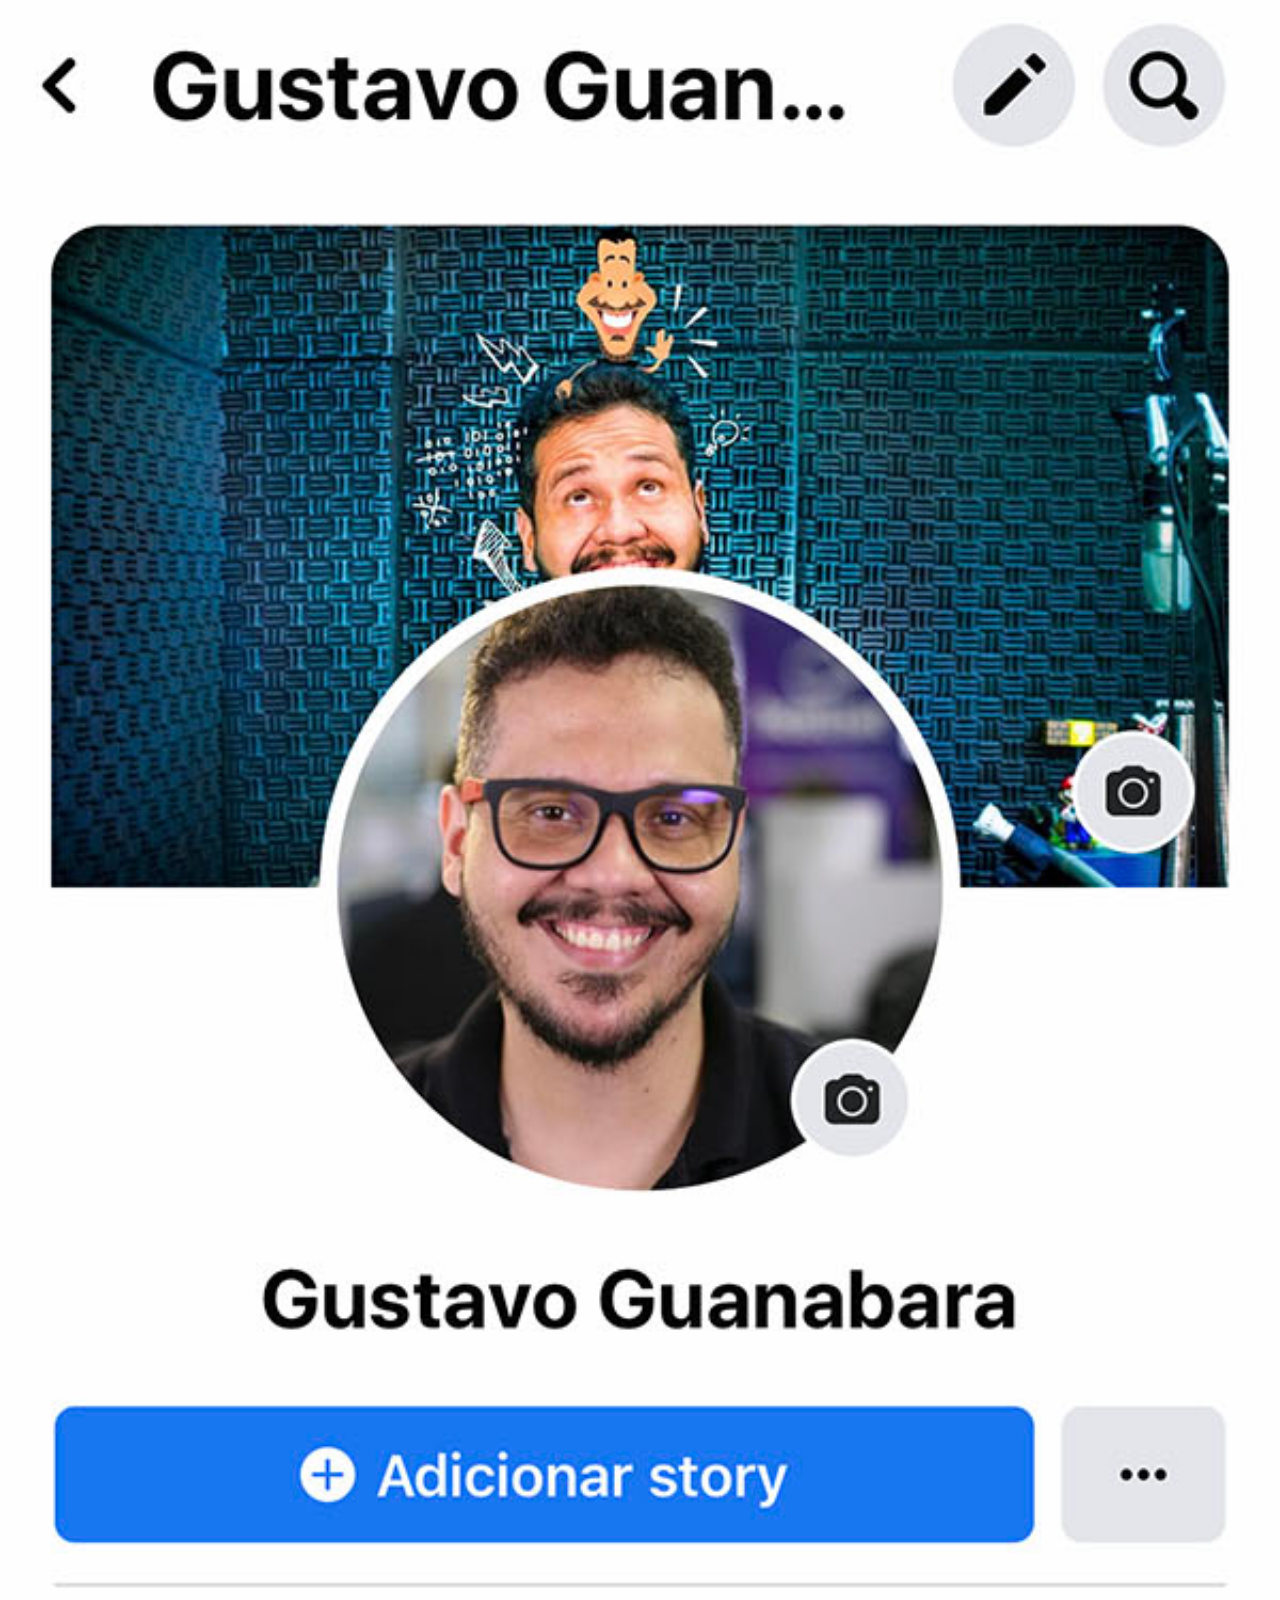
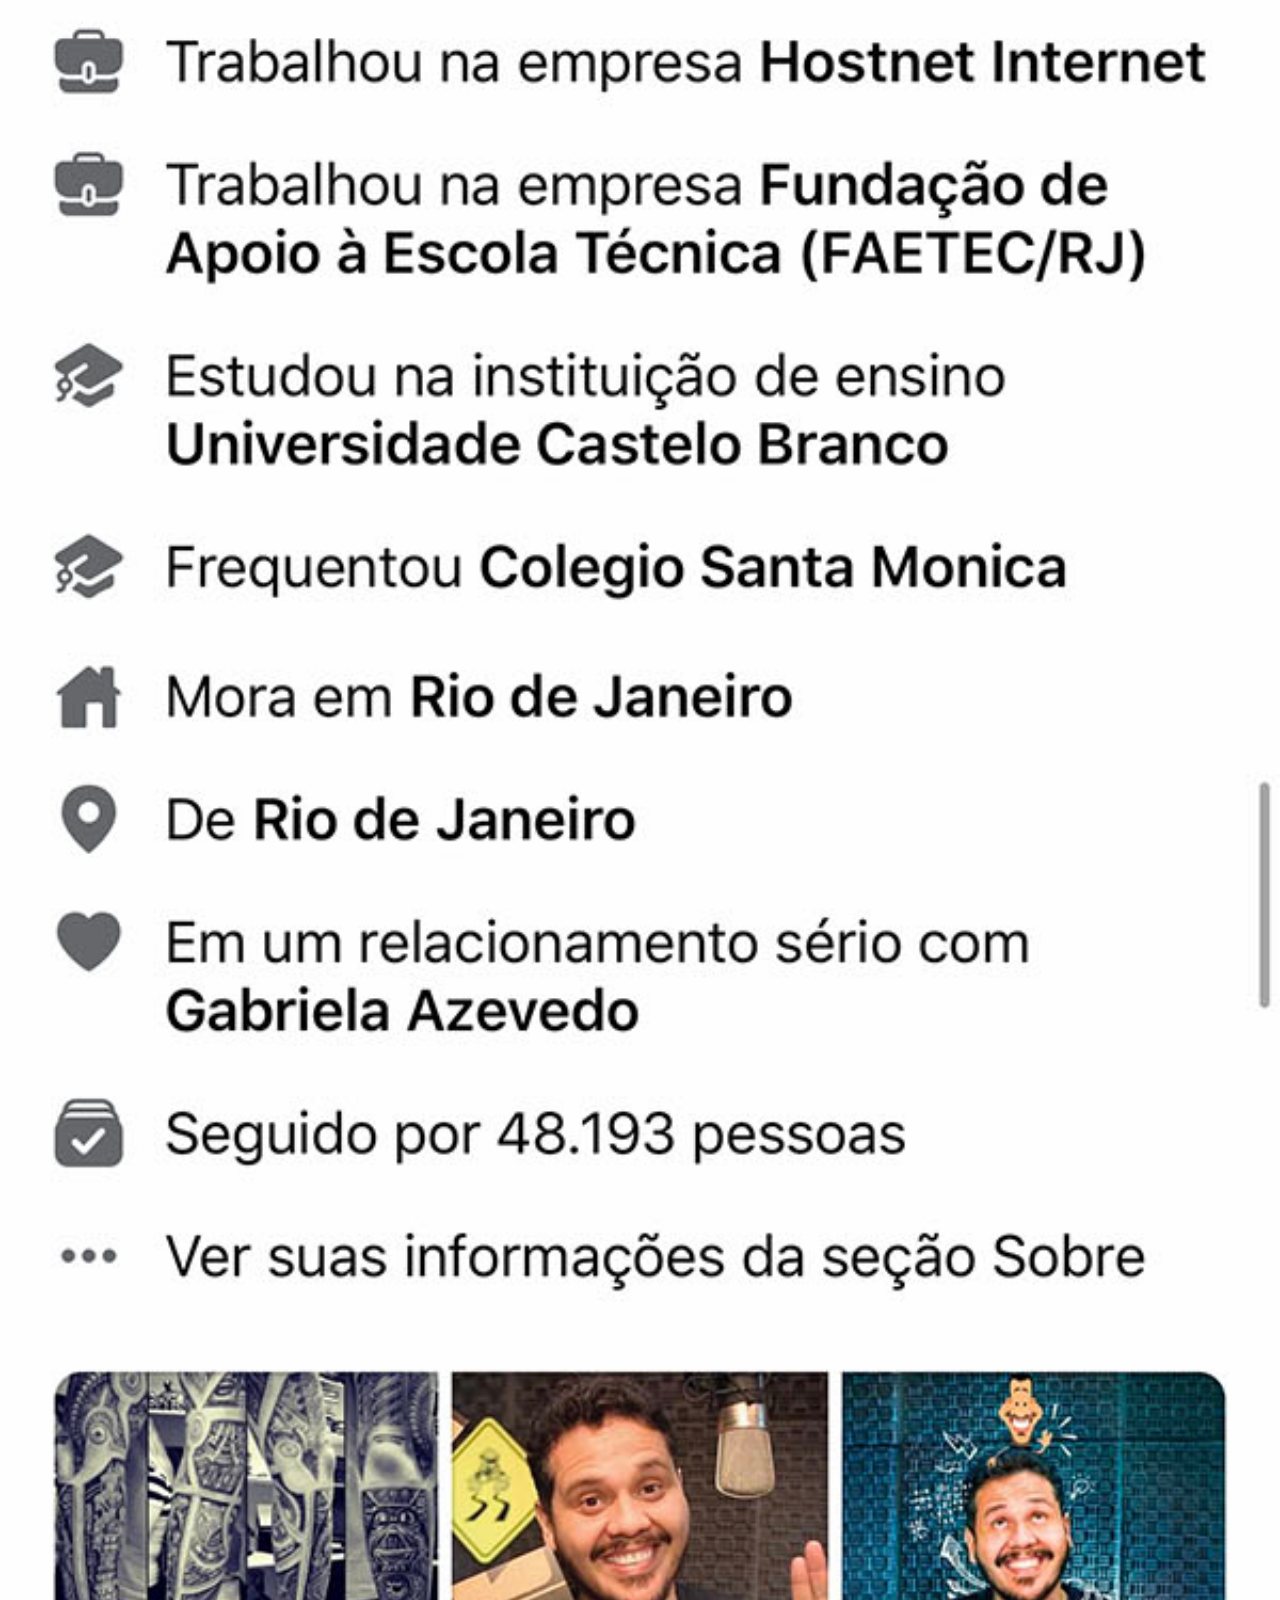
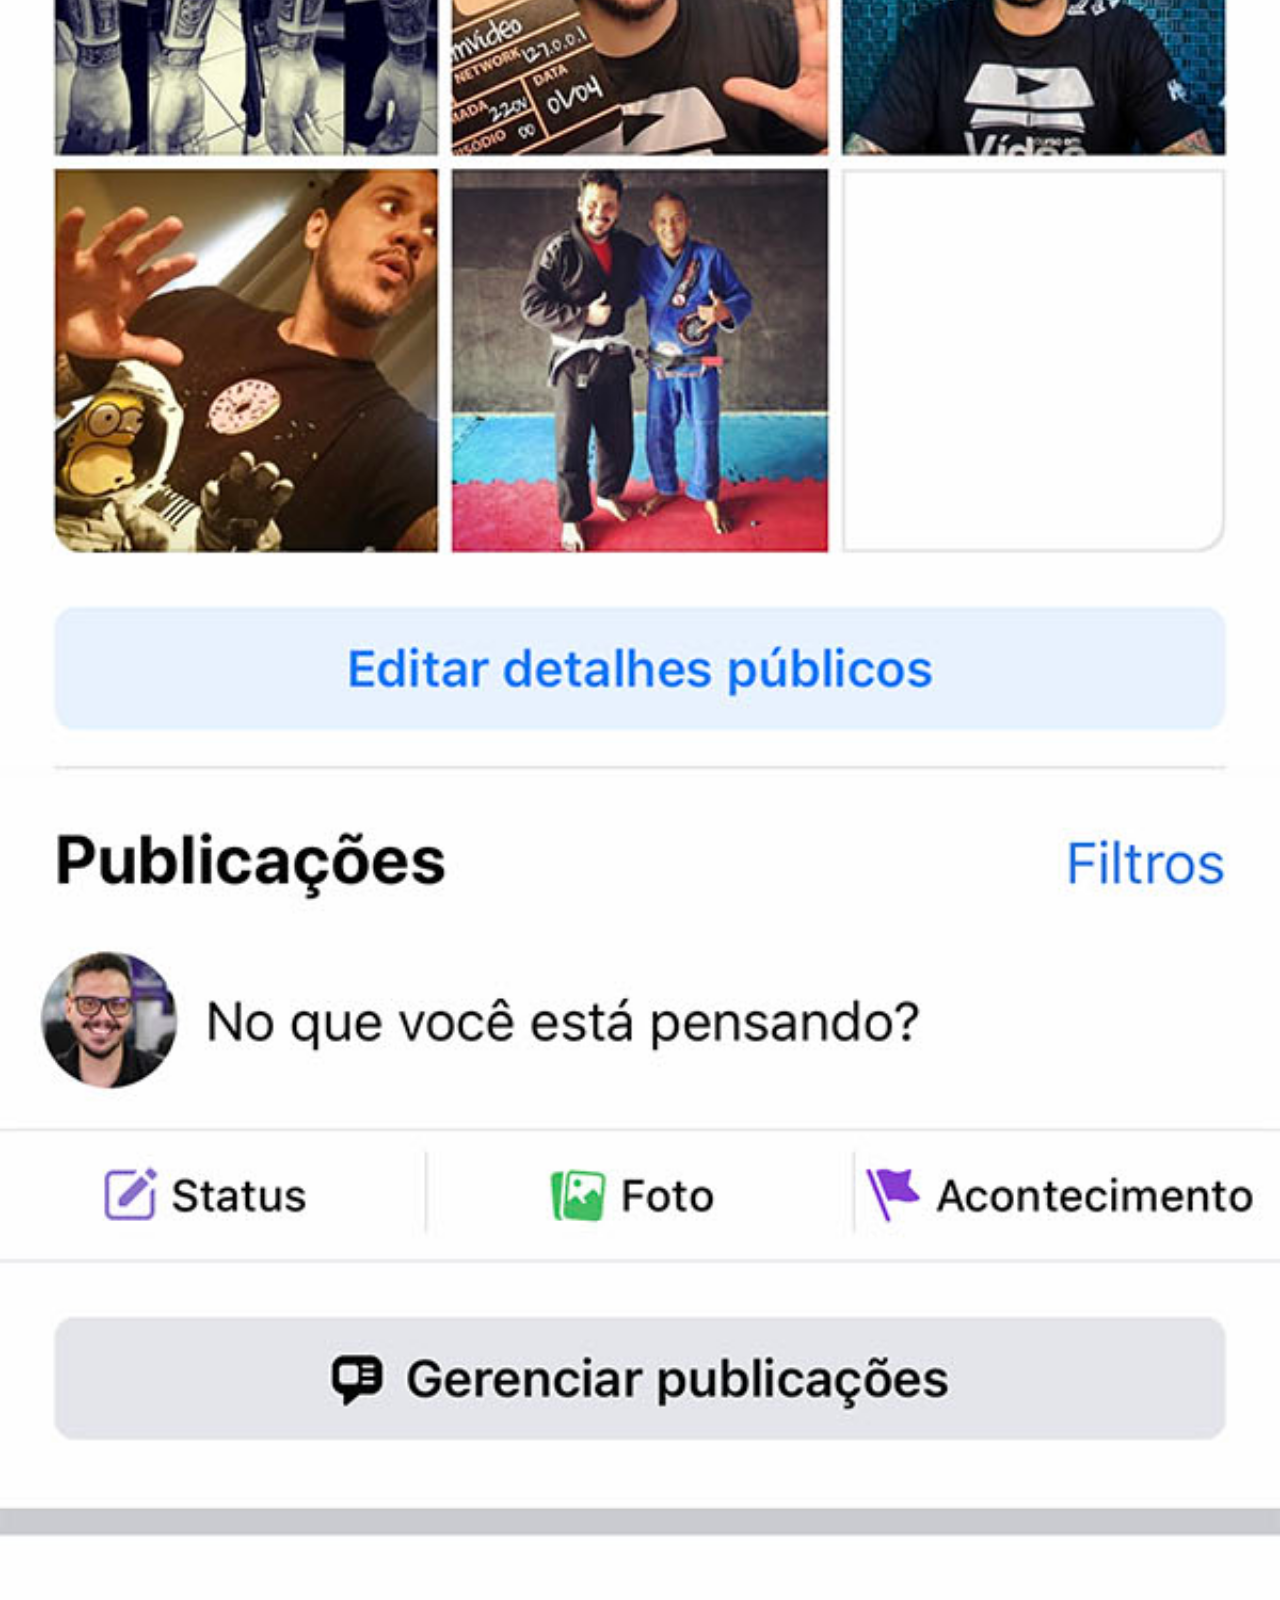
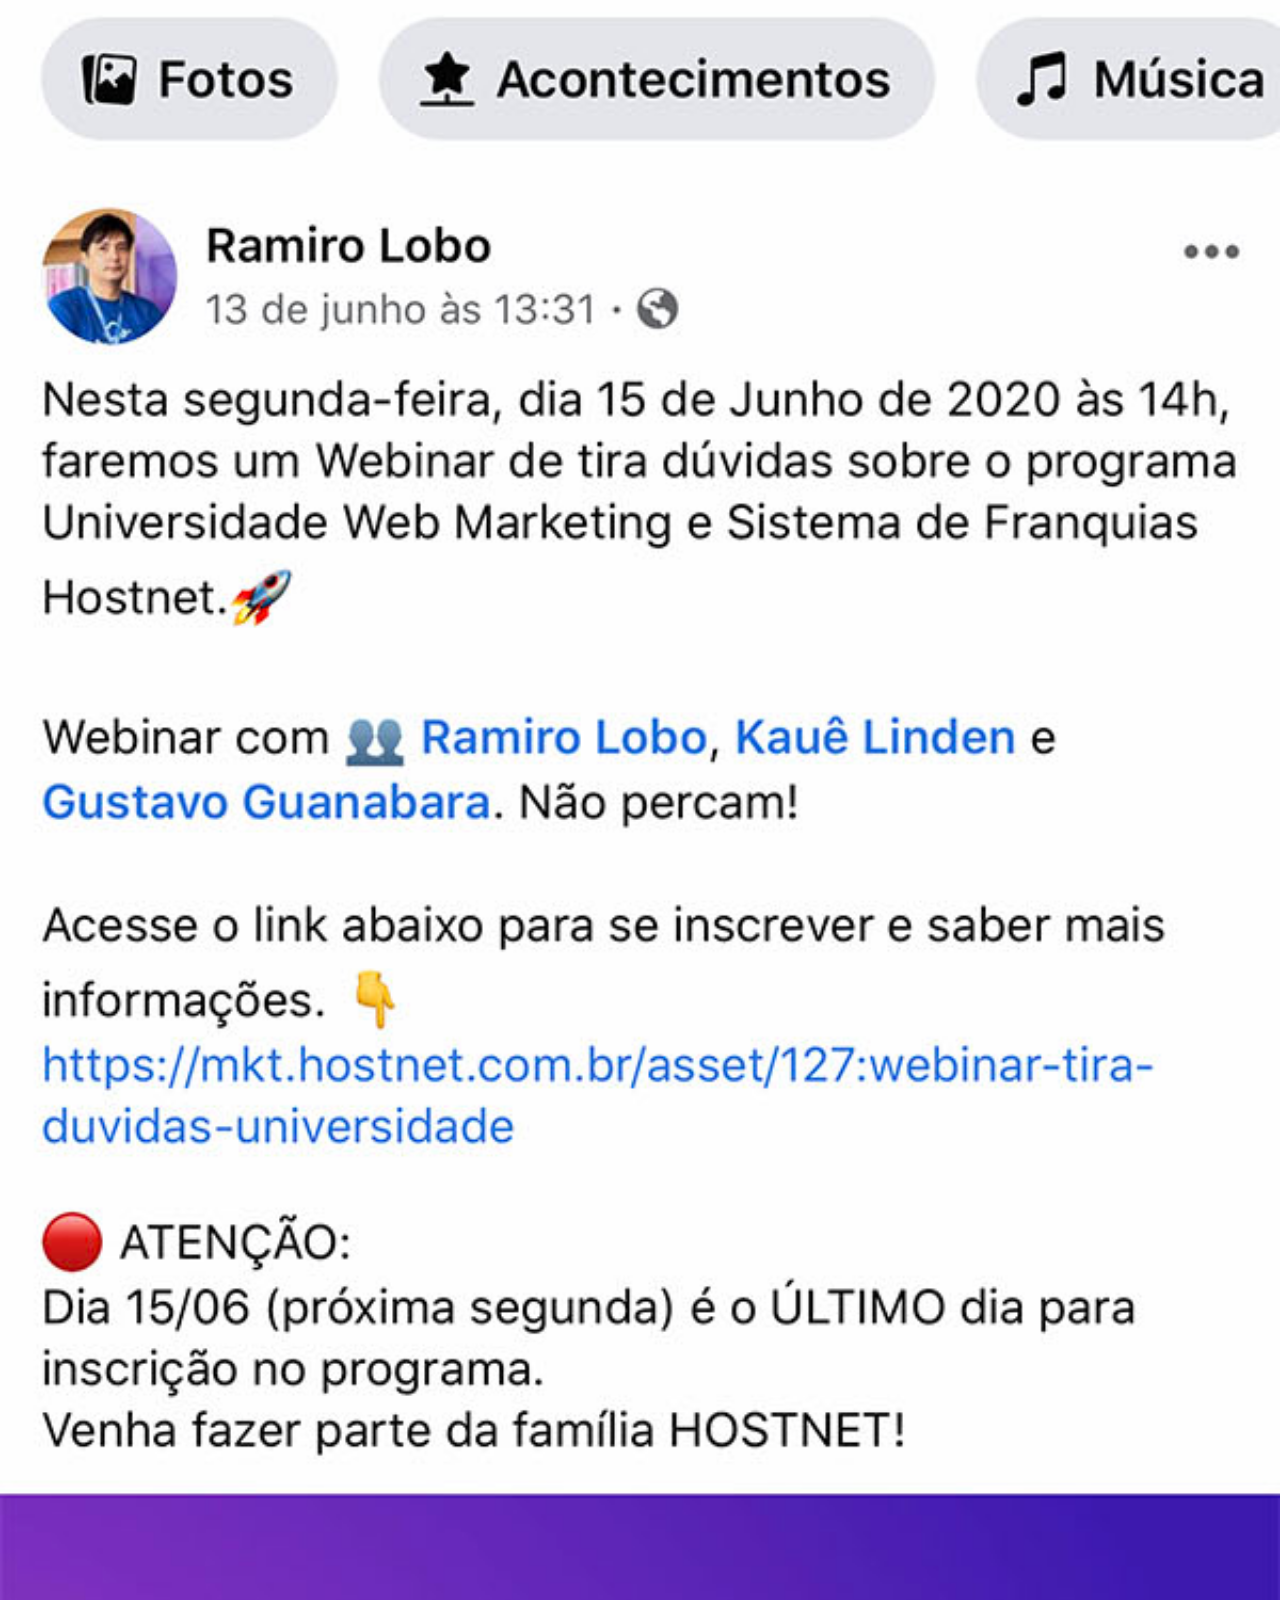
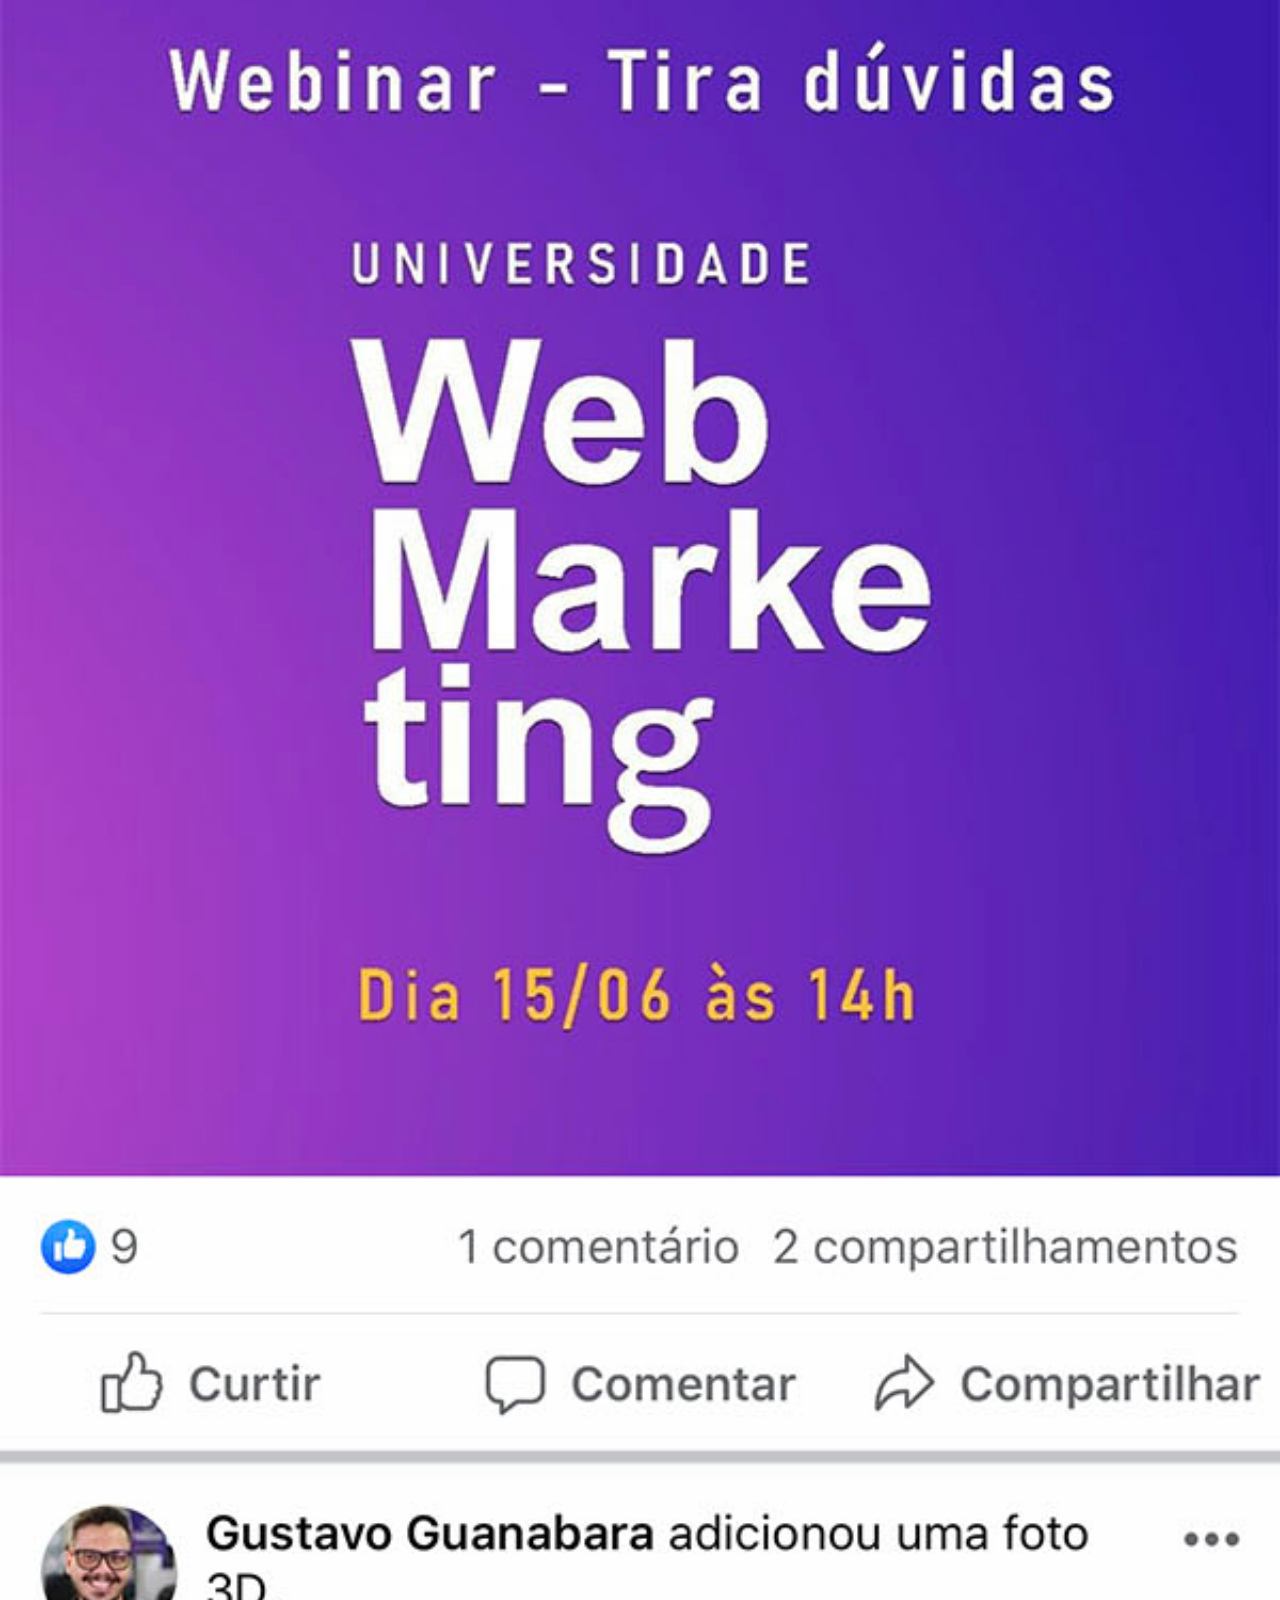
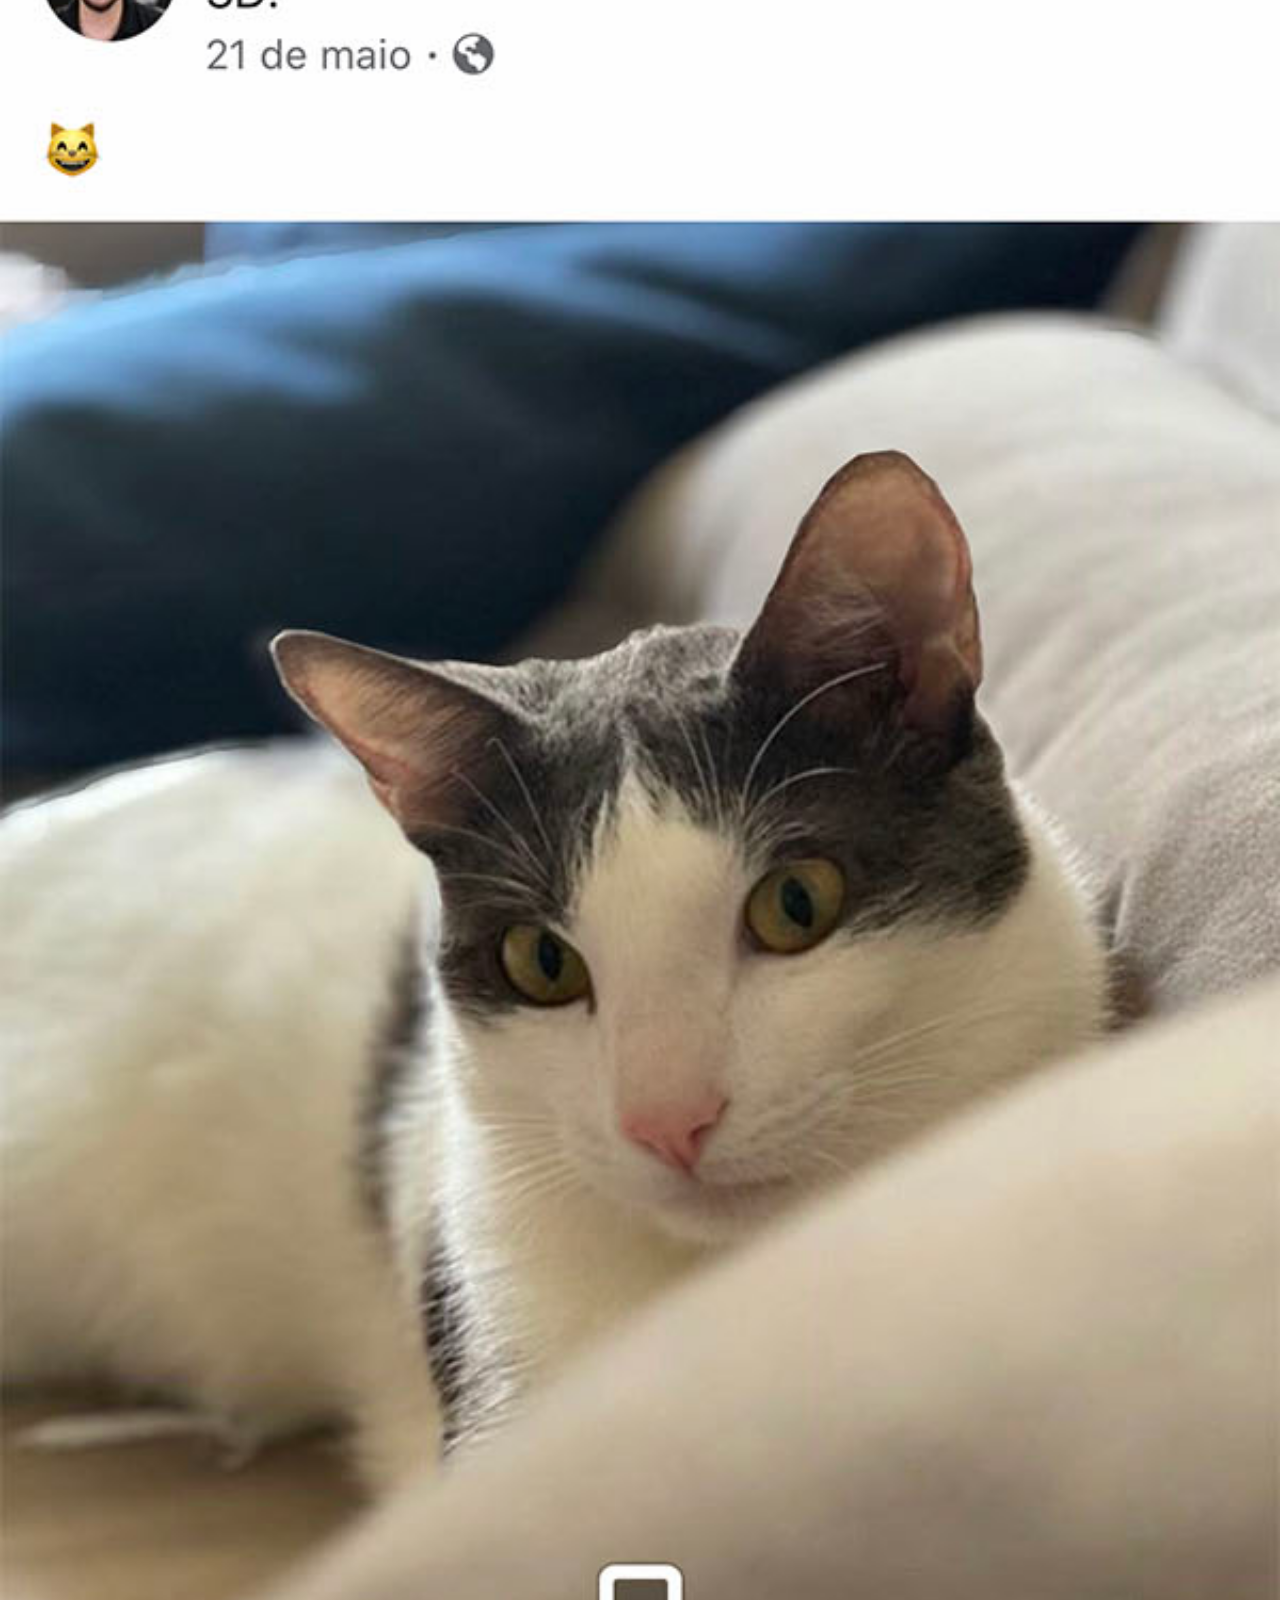
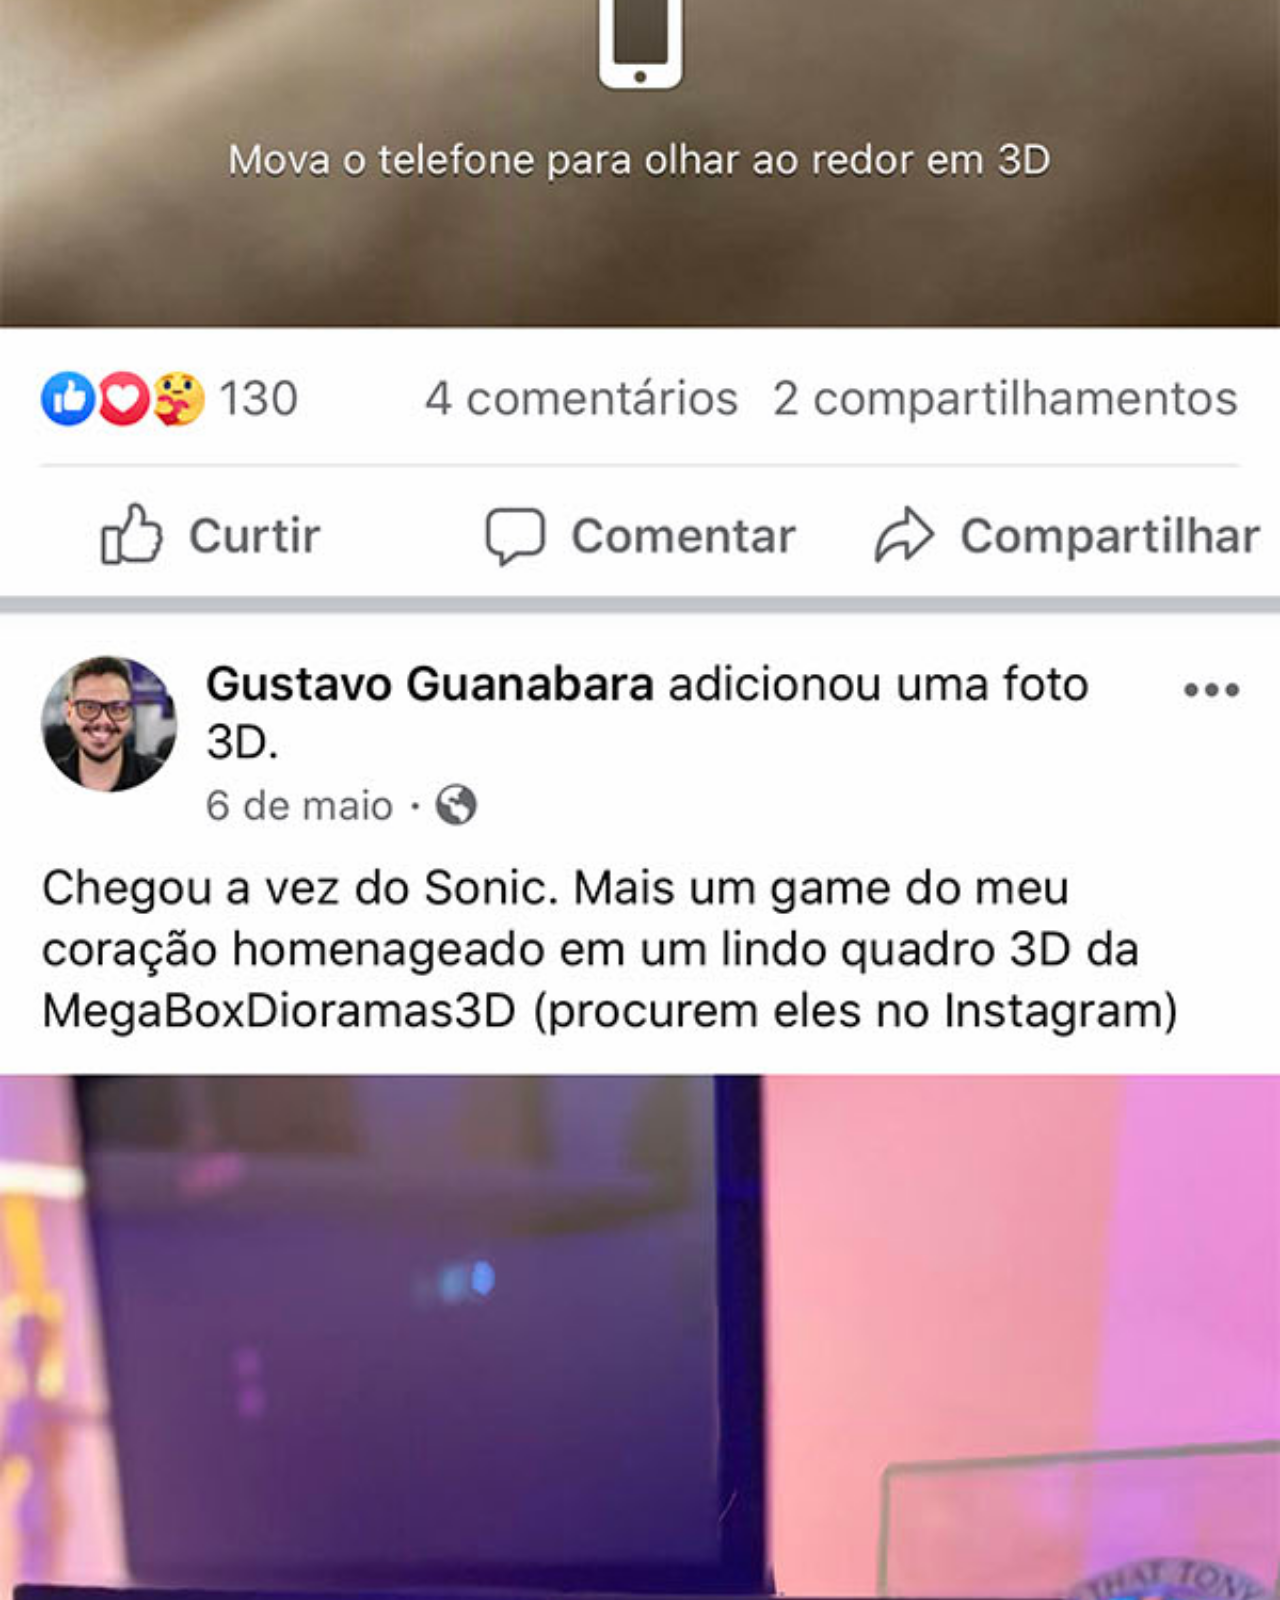
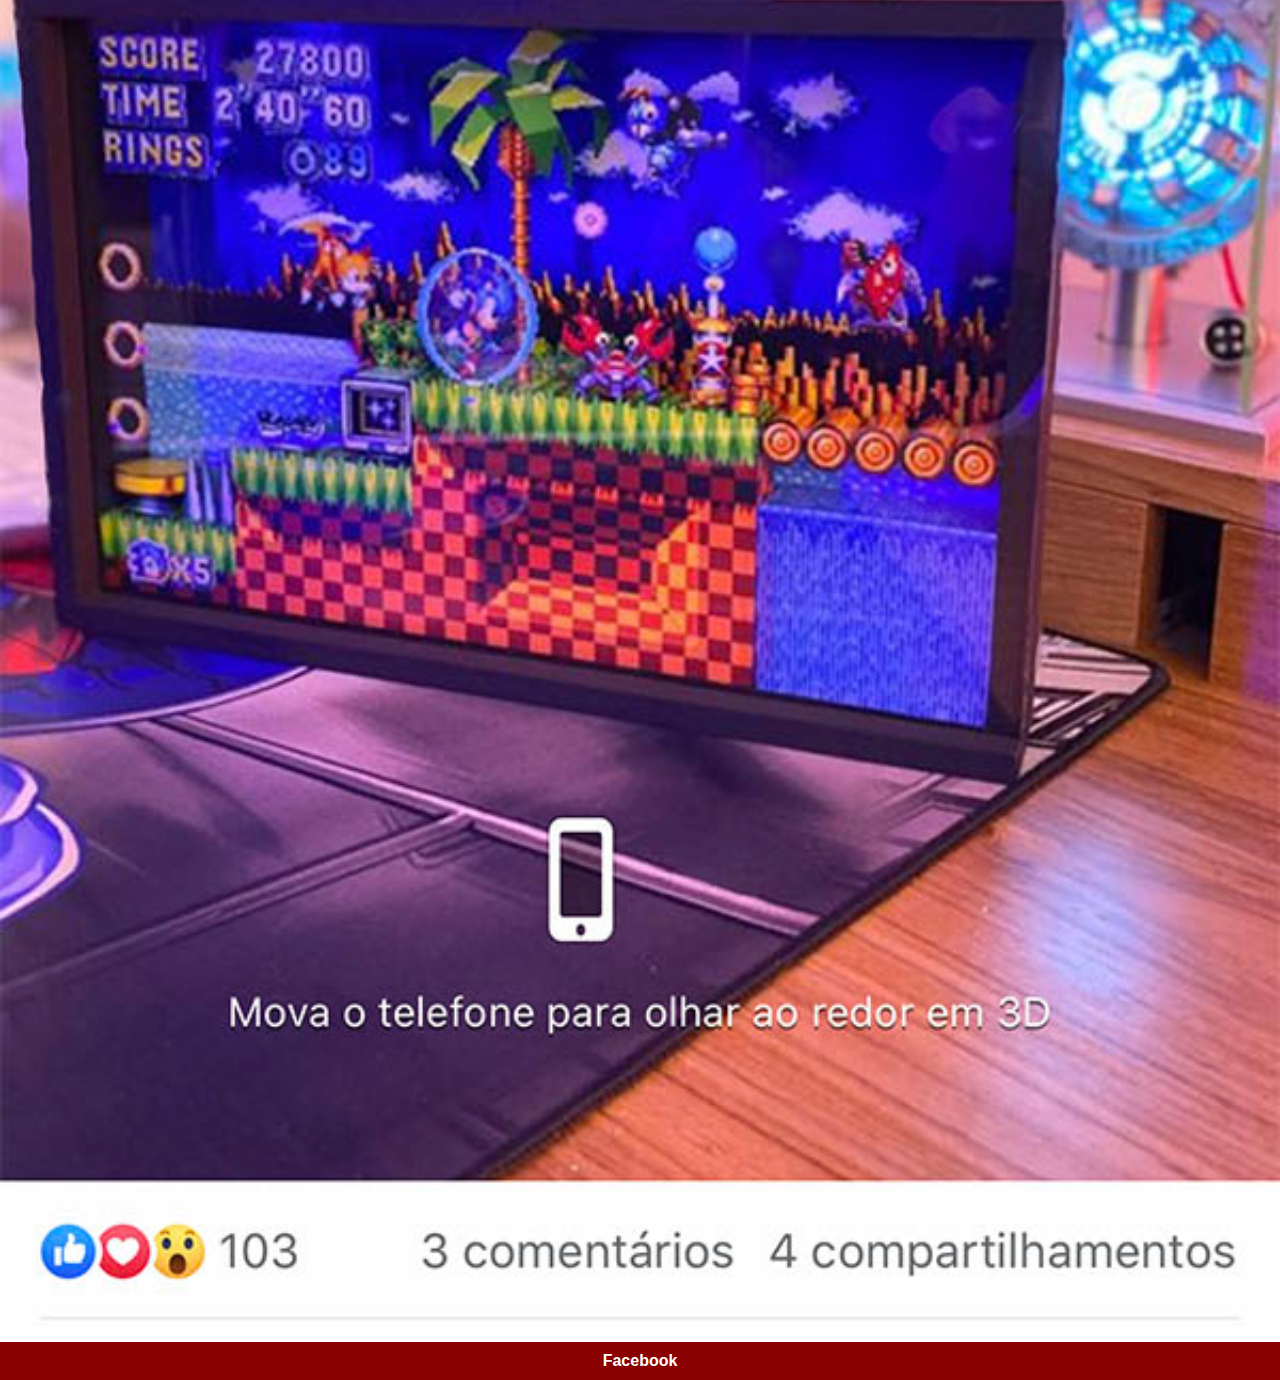
==== facebook.html @ f8d05c10 "projeto-social" ====
<!DOCTYPE html>
<html lang="pt-br">
<head>
    <meta charset="UTF-8">
    <meta name="viewport" content="width=device-width, initial-scale=1.0">
    <title>Facebook</title>
    <link rel="stylesheet" href="estilos/social.css">
</head>
<body>
    <img src="imagens/tela-facebook.jpg" alt="Facebook">
    <a href="https://www.facebook.com/" target="_blank">Facebook</a>
</body>
</html>
---- estilos/social.css ----
@charset "UTF-8";

*{
    margin: 0px;
    padding: 0px;
    font-family: Arial, Helvetica, sans-serif;
}
::-webkit-scrollbar{
    width: 0px;
    height: 0px;
}

img{
    width: 100vw;

}

a{
    display: block;
    background-color: darkred;
    color: white;
    padding: 10px;
    font-weight: bolder;
    text-decoration: none;
    text-align: center;
}
a:hover{
    background-color: red;
}
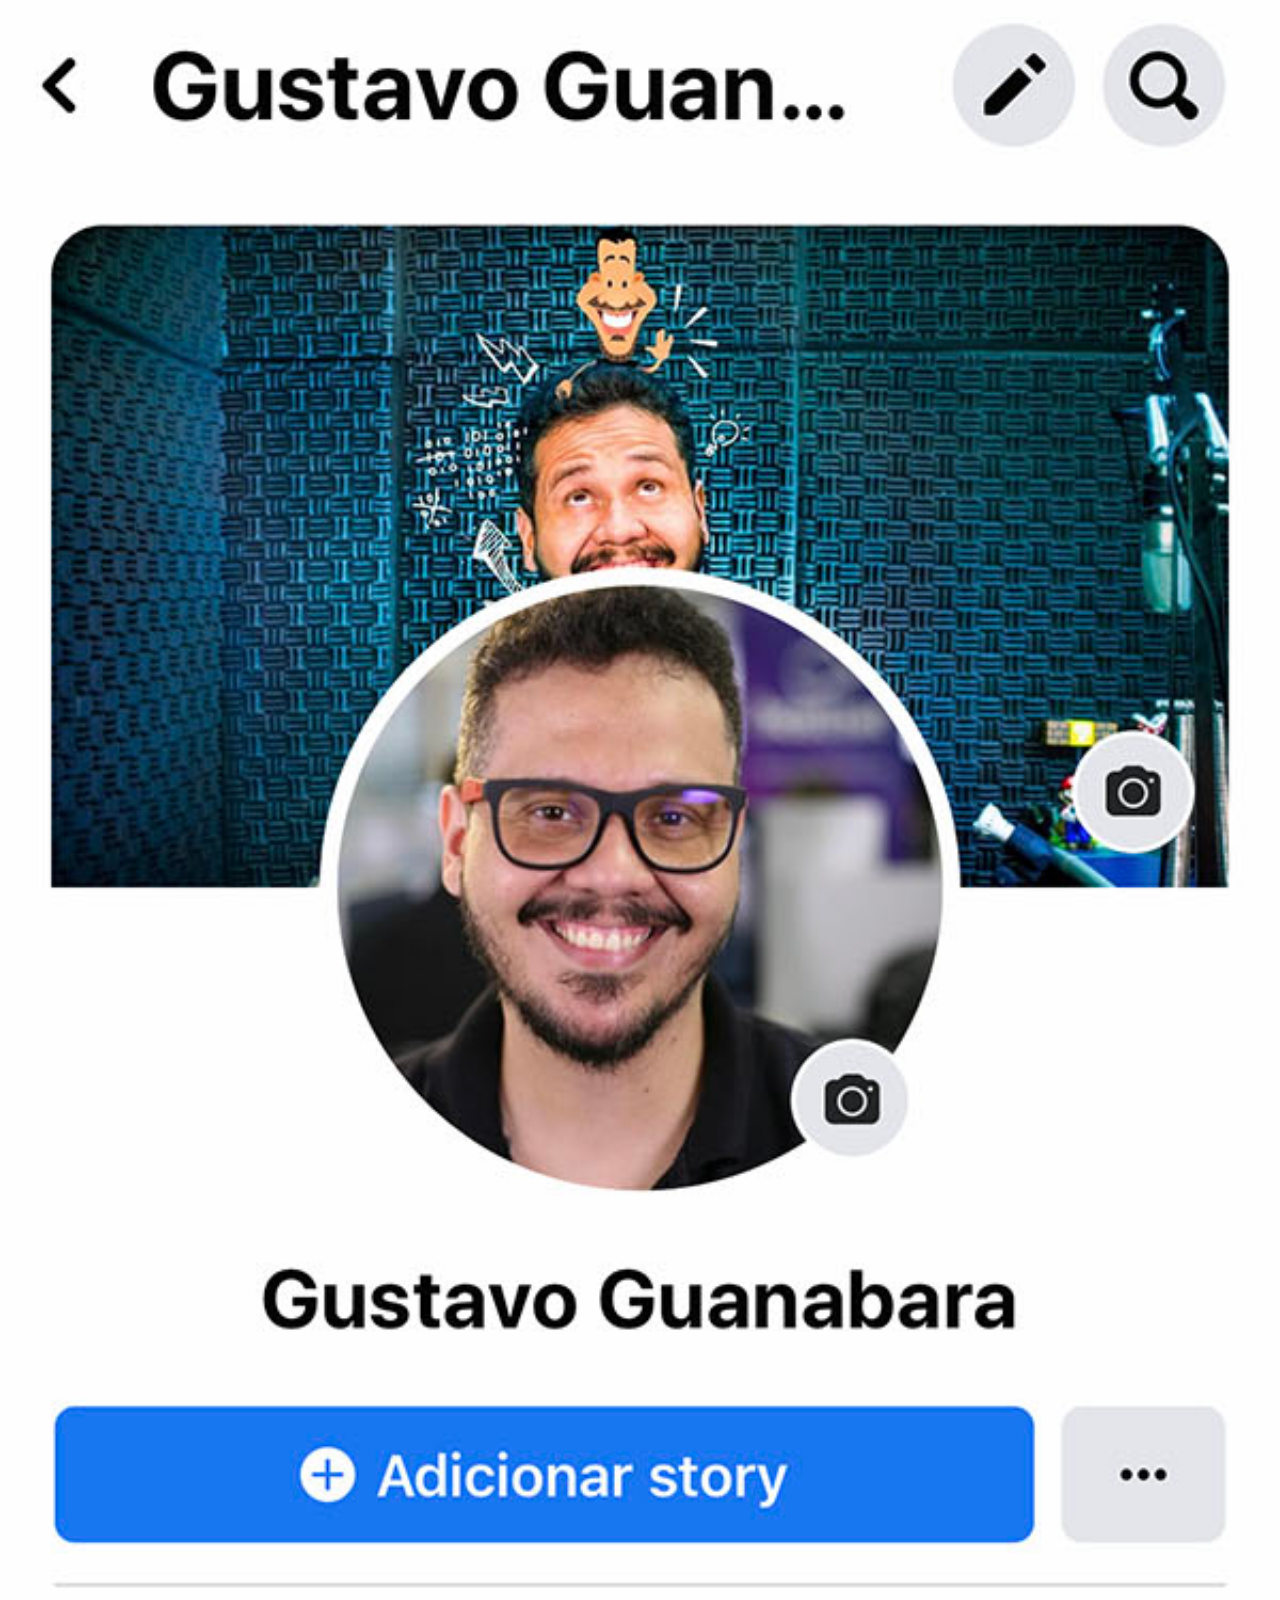
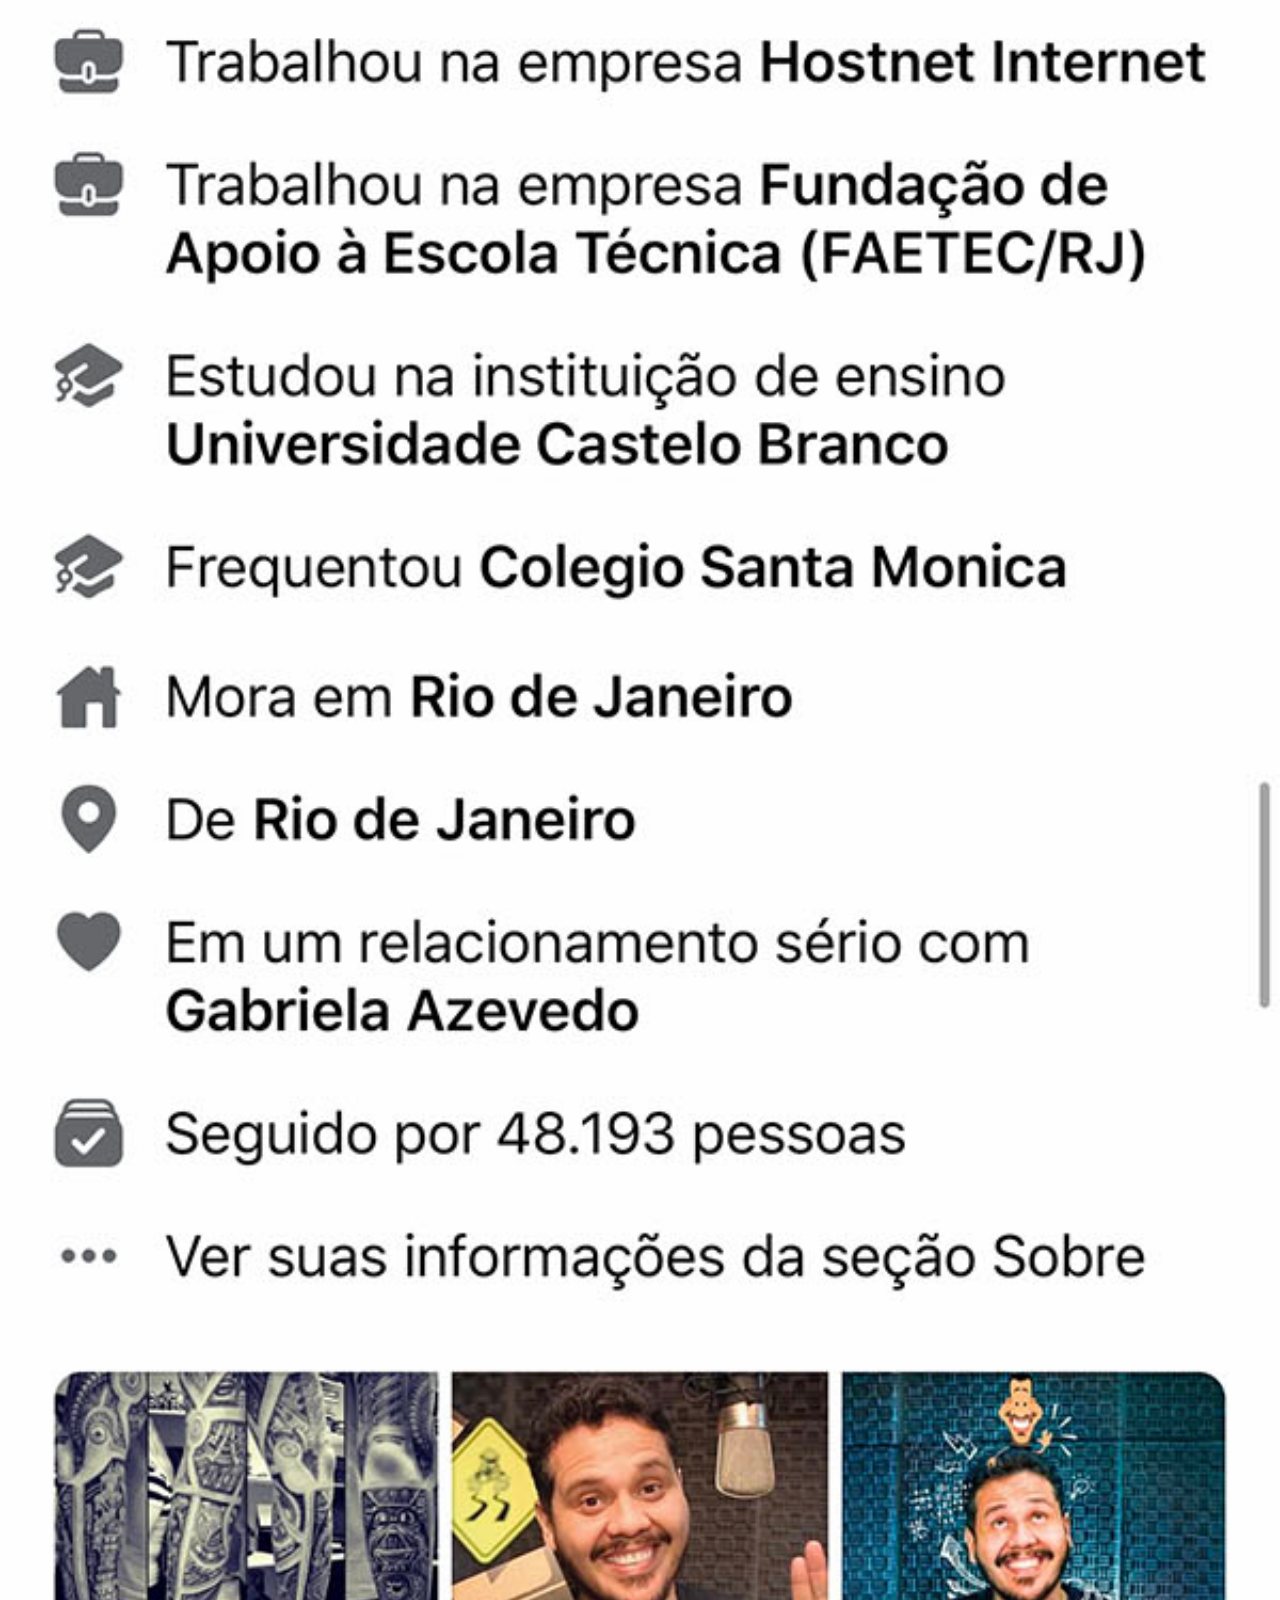
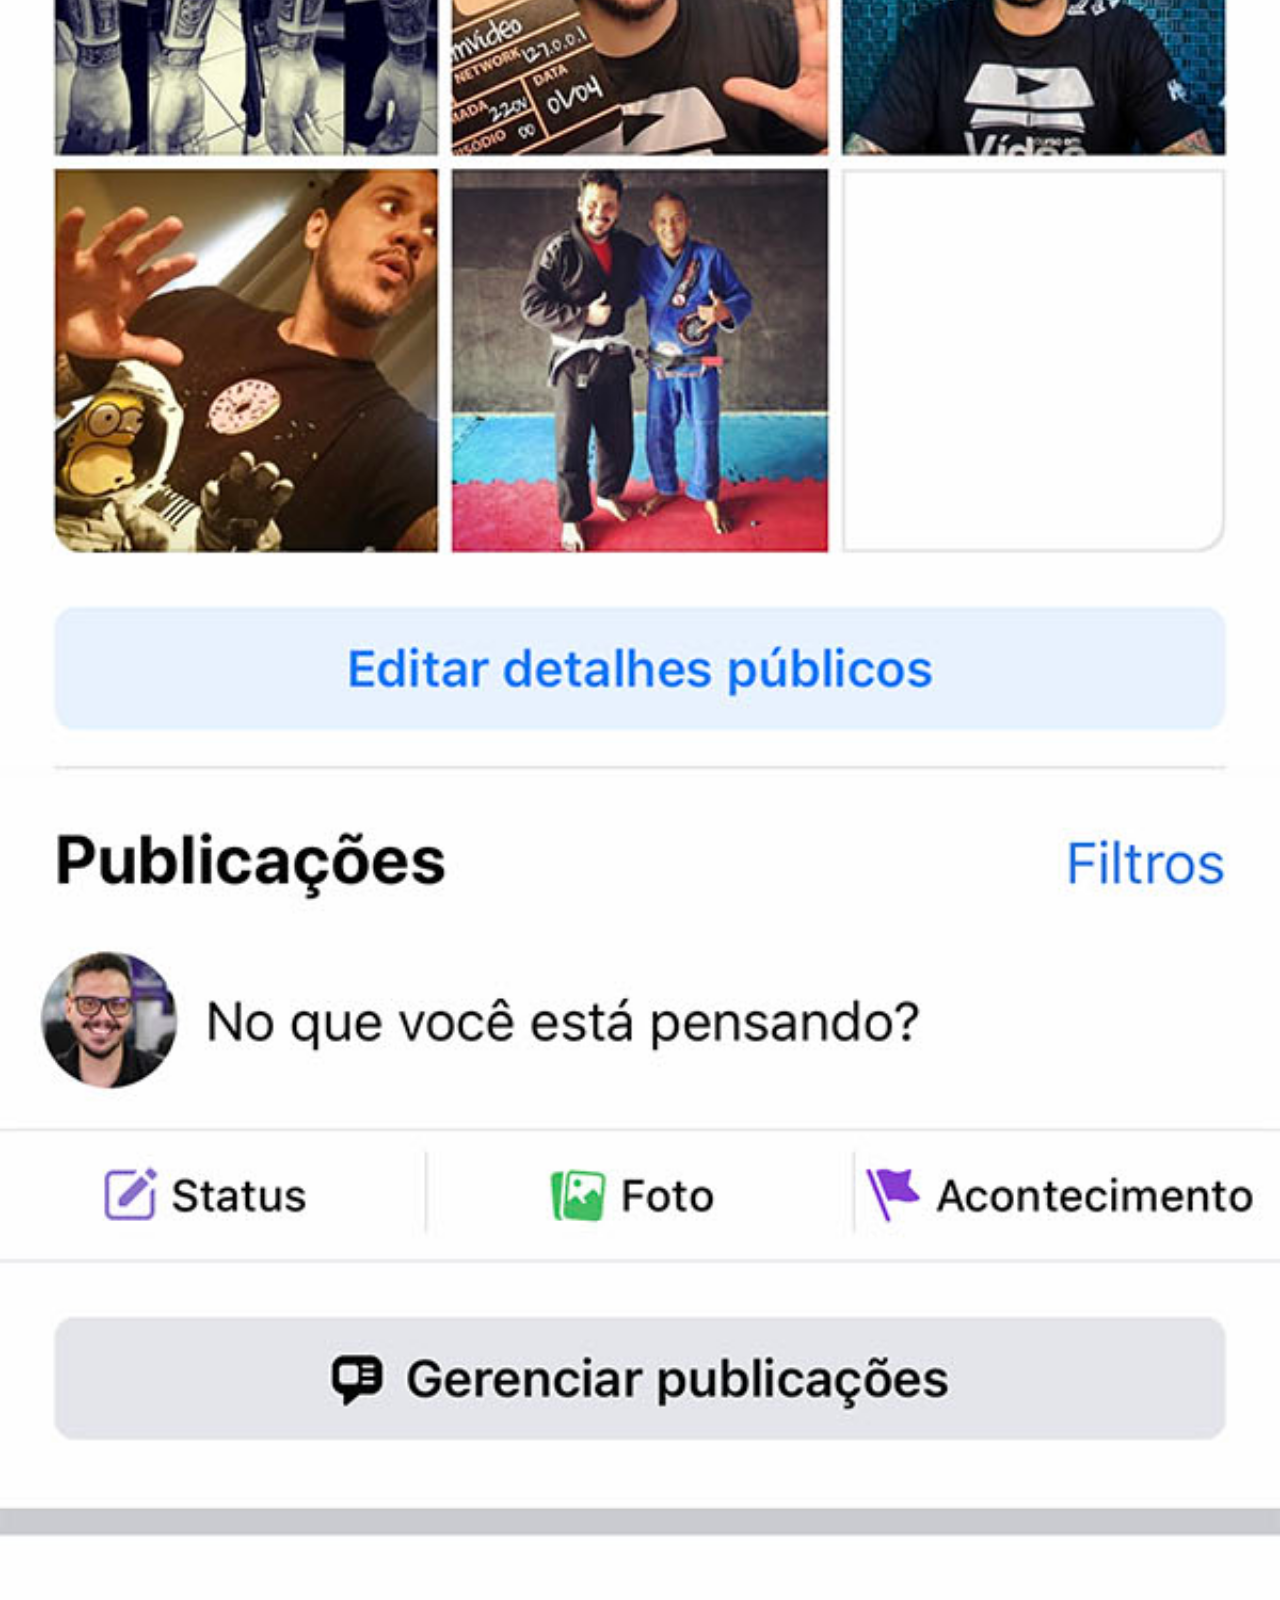
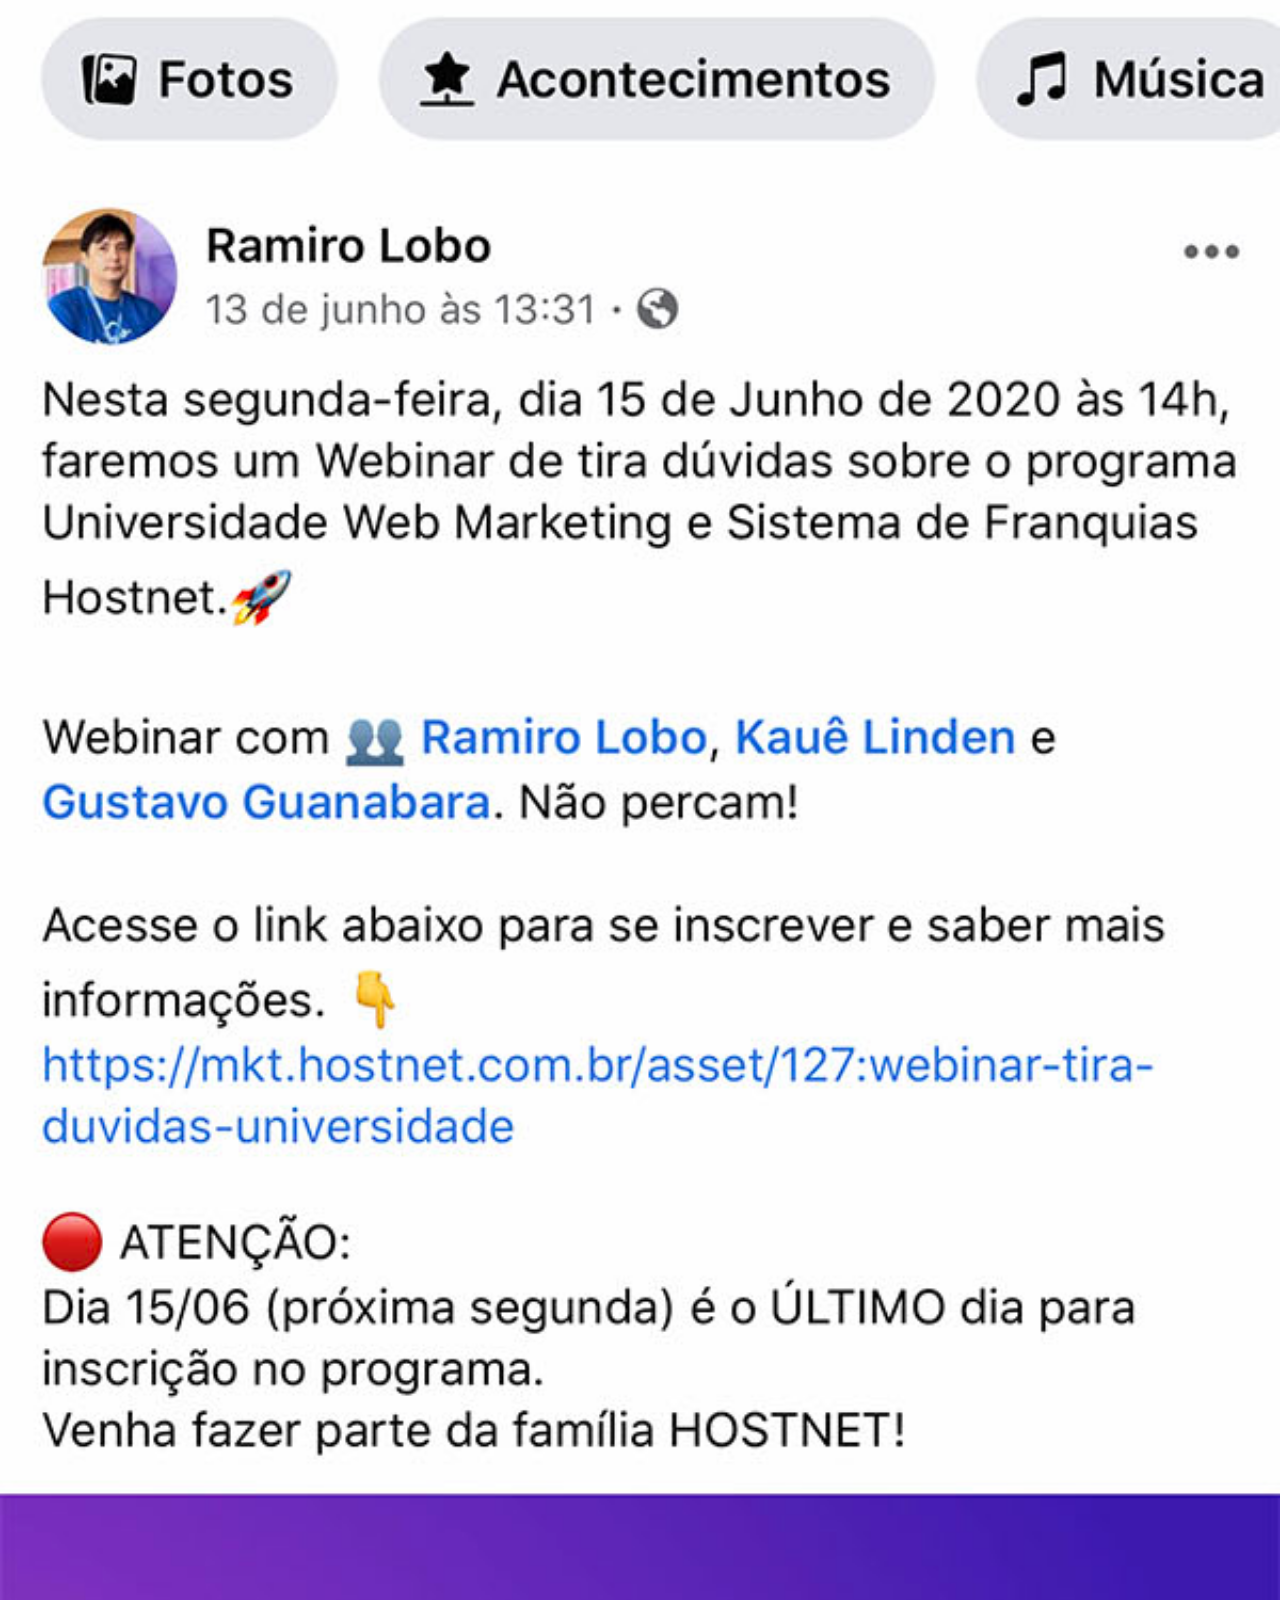
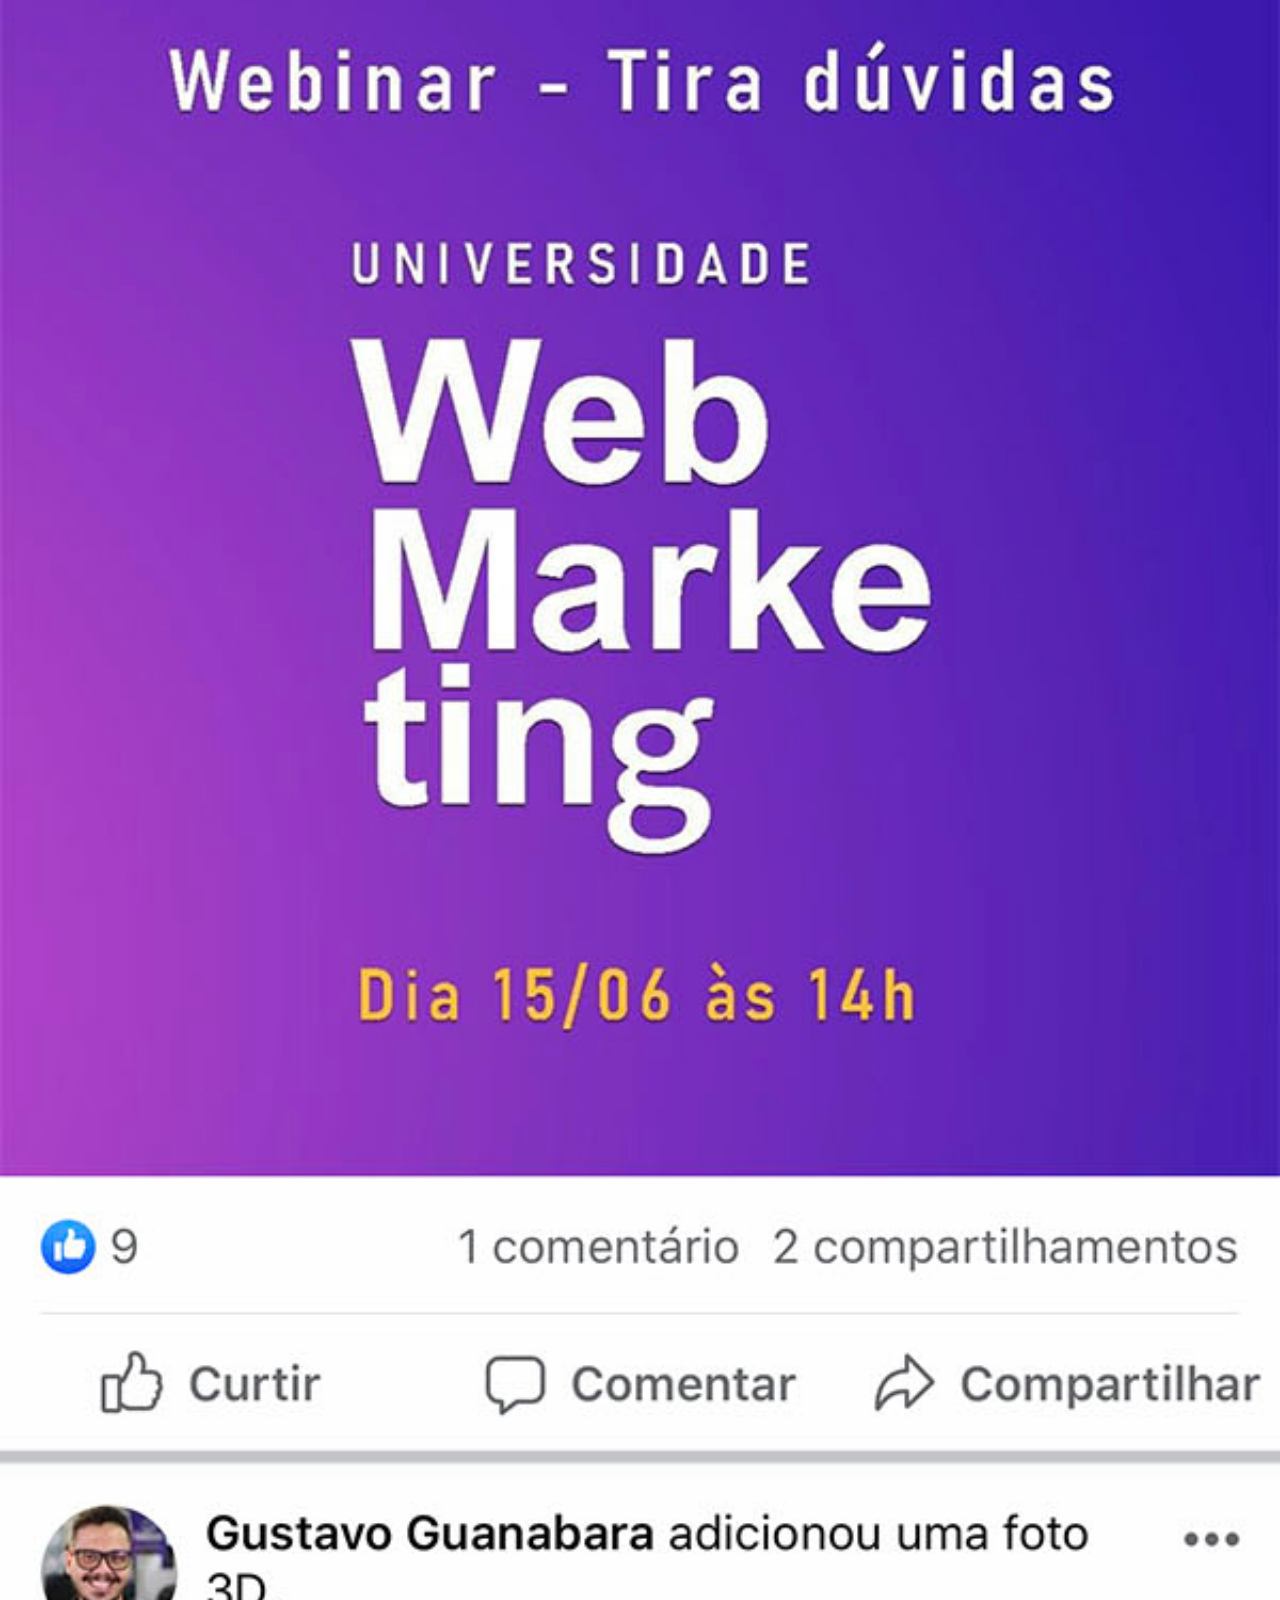
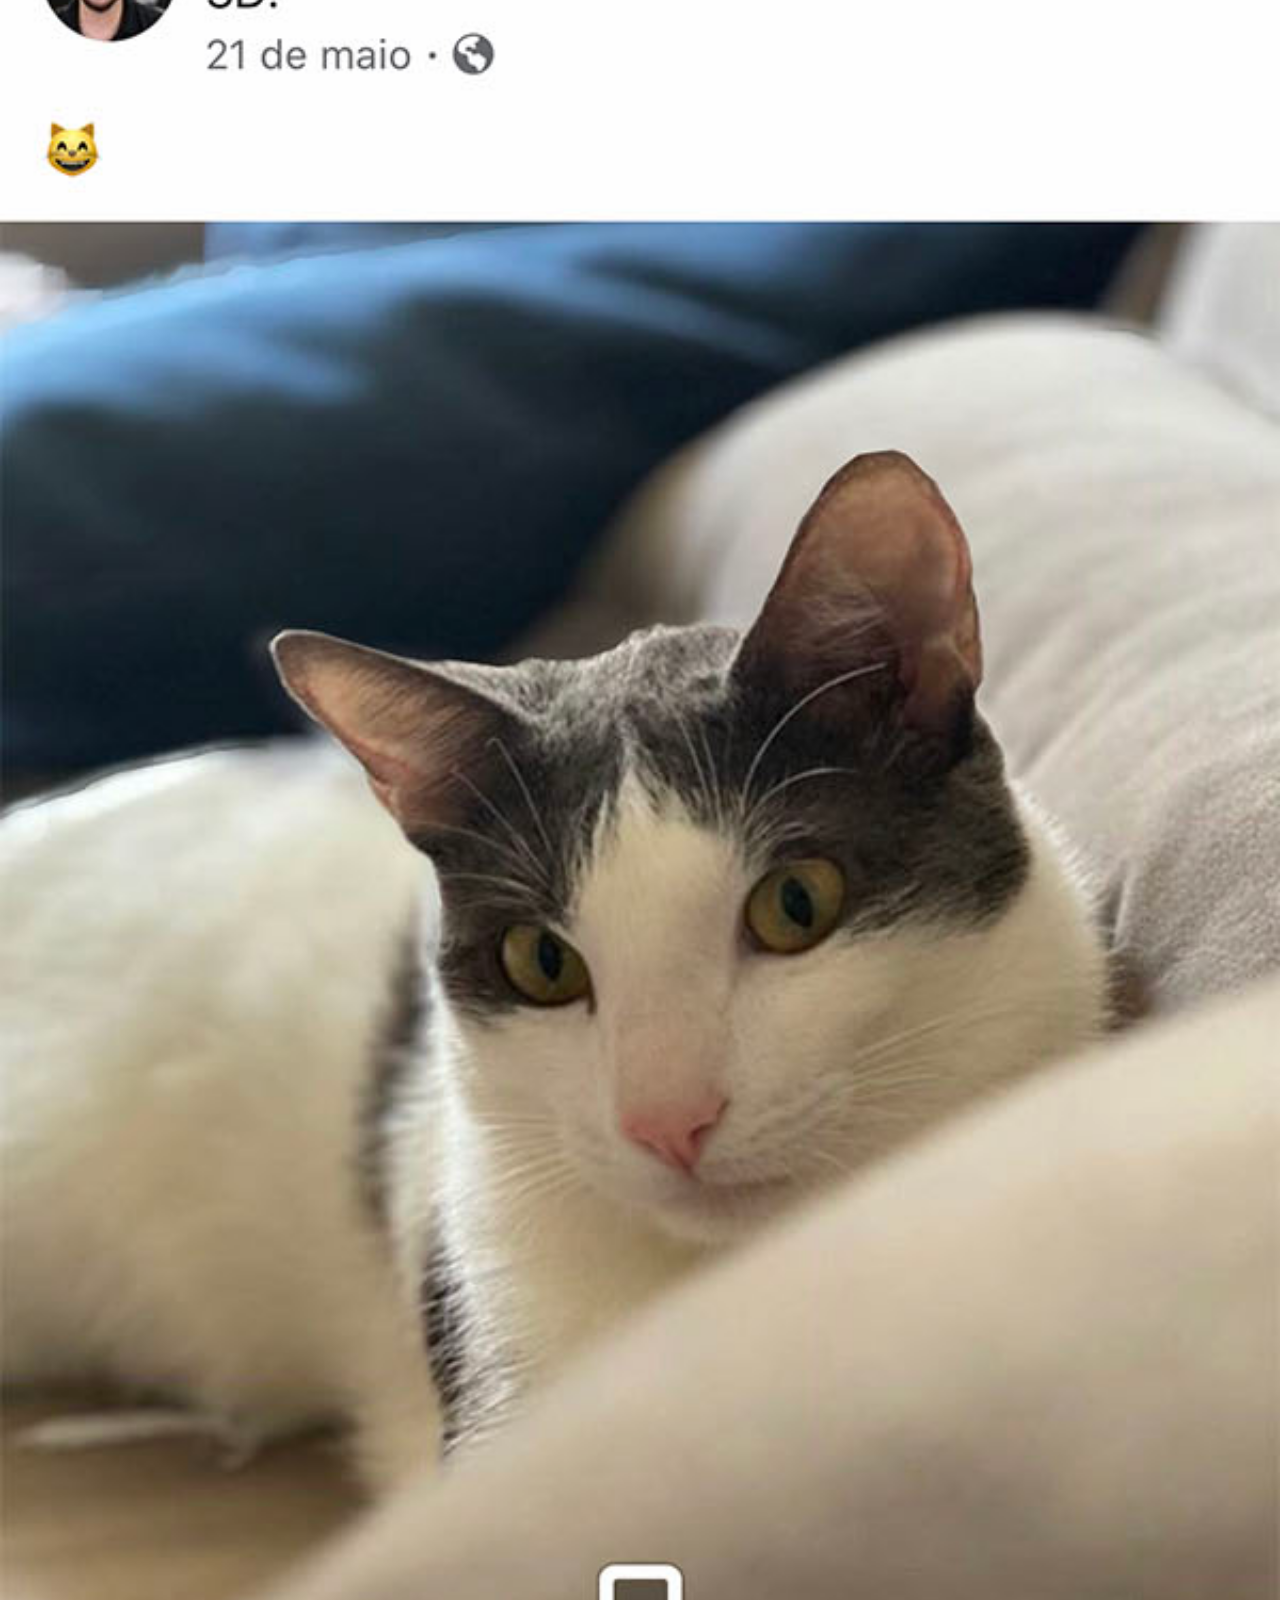
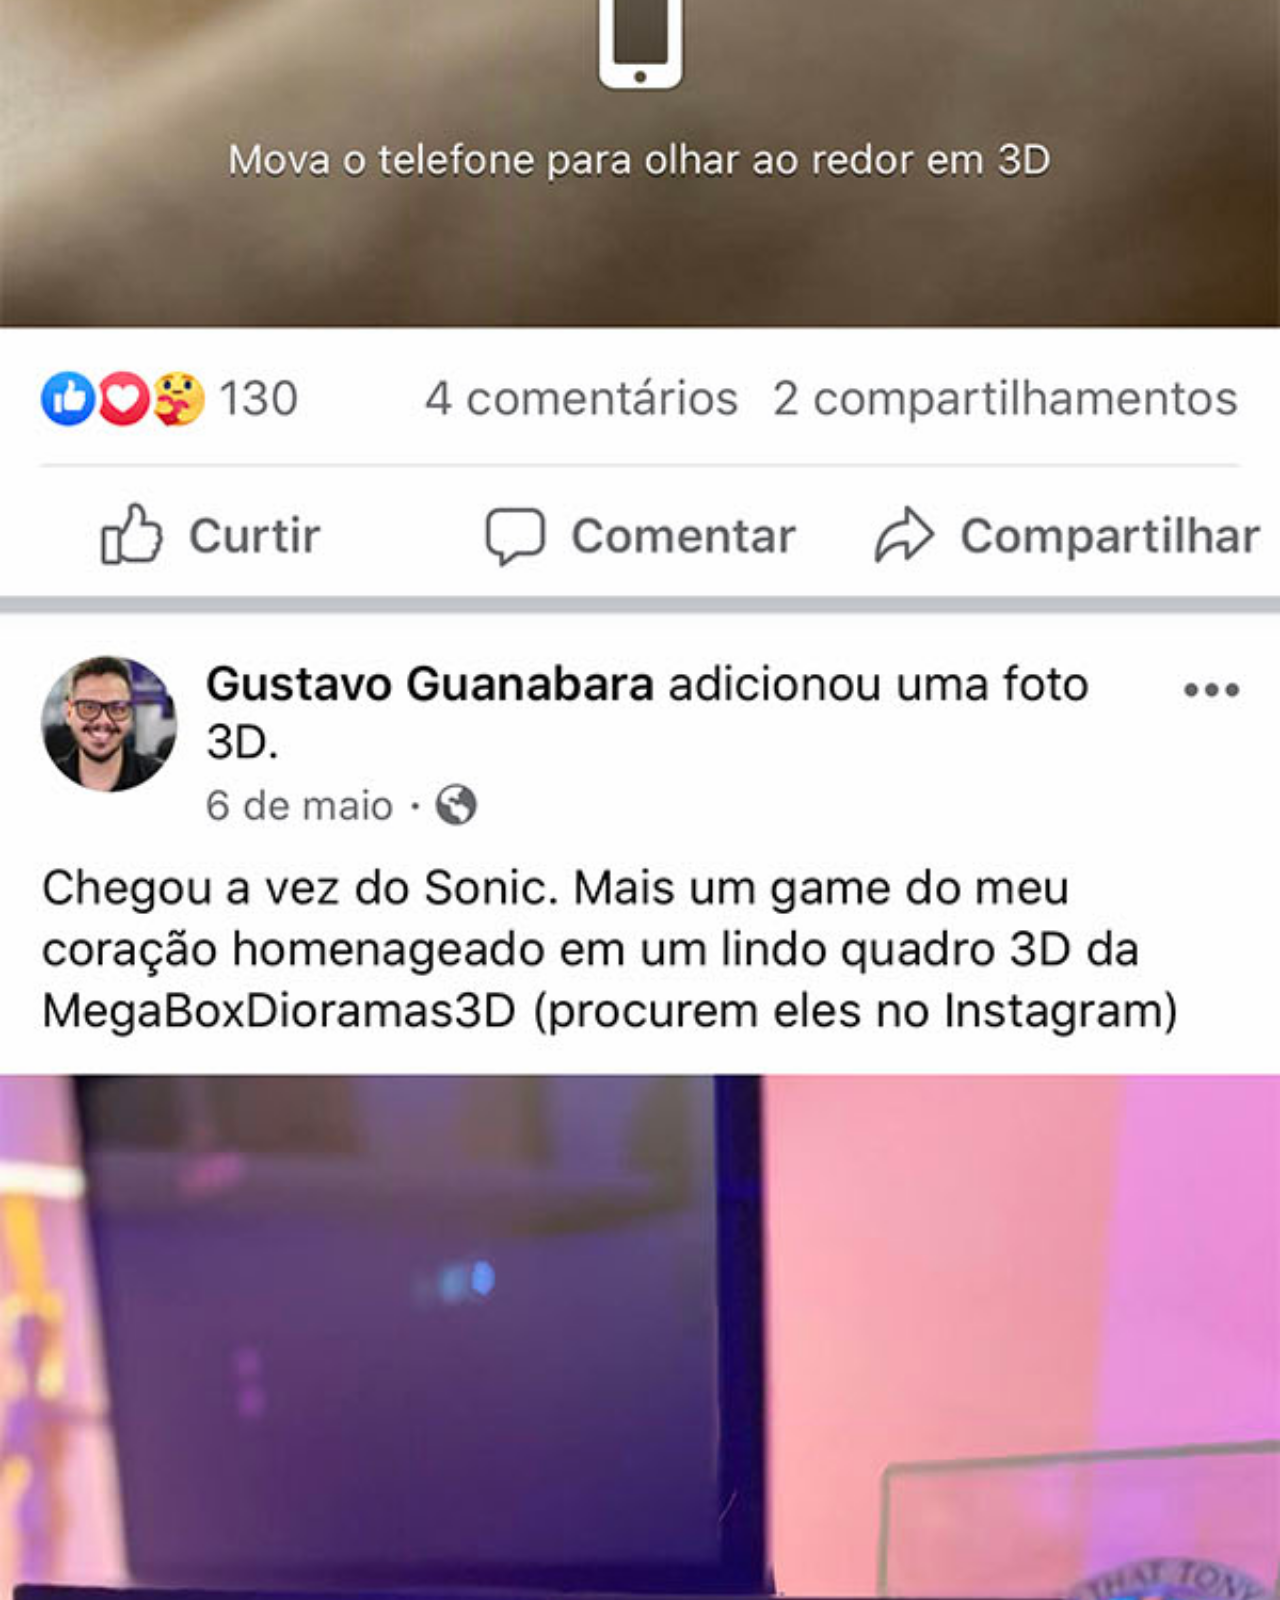
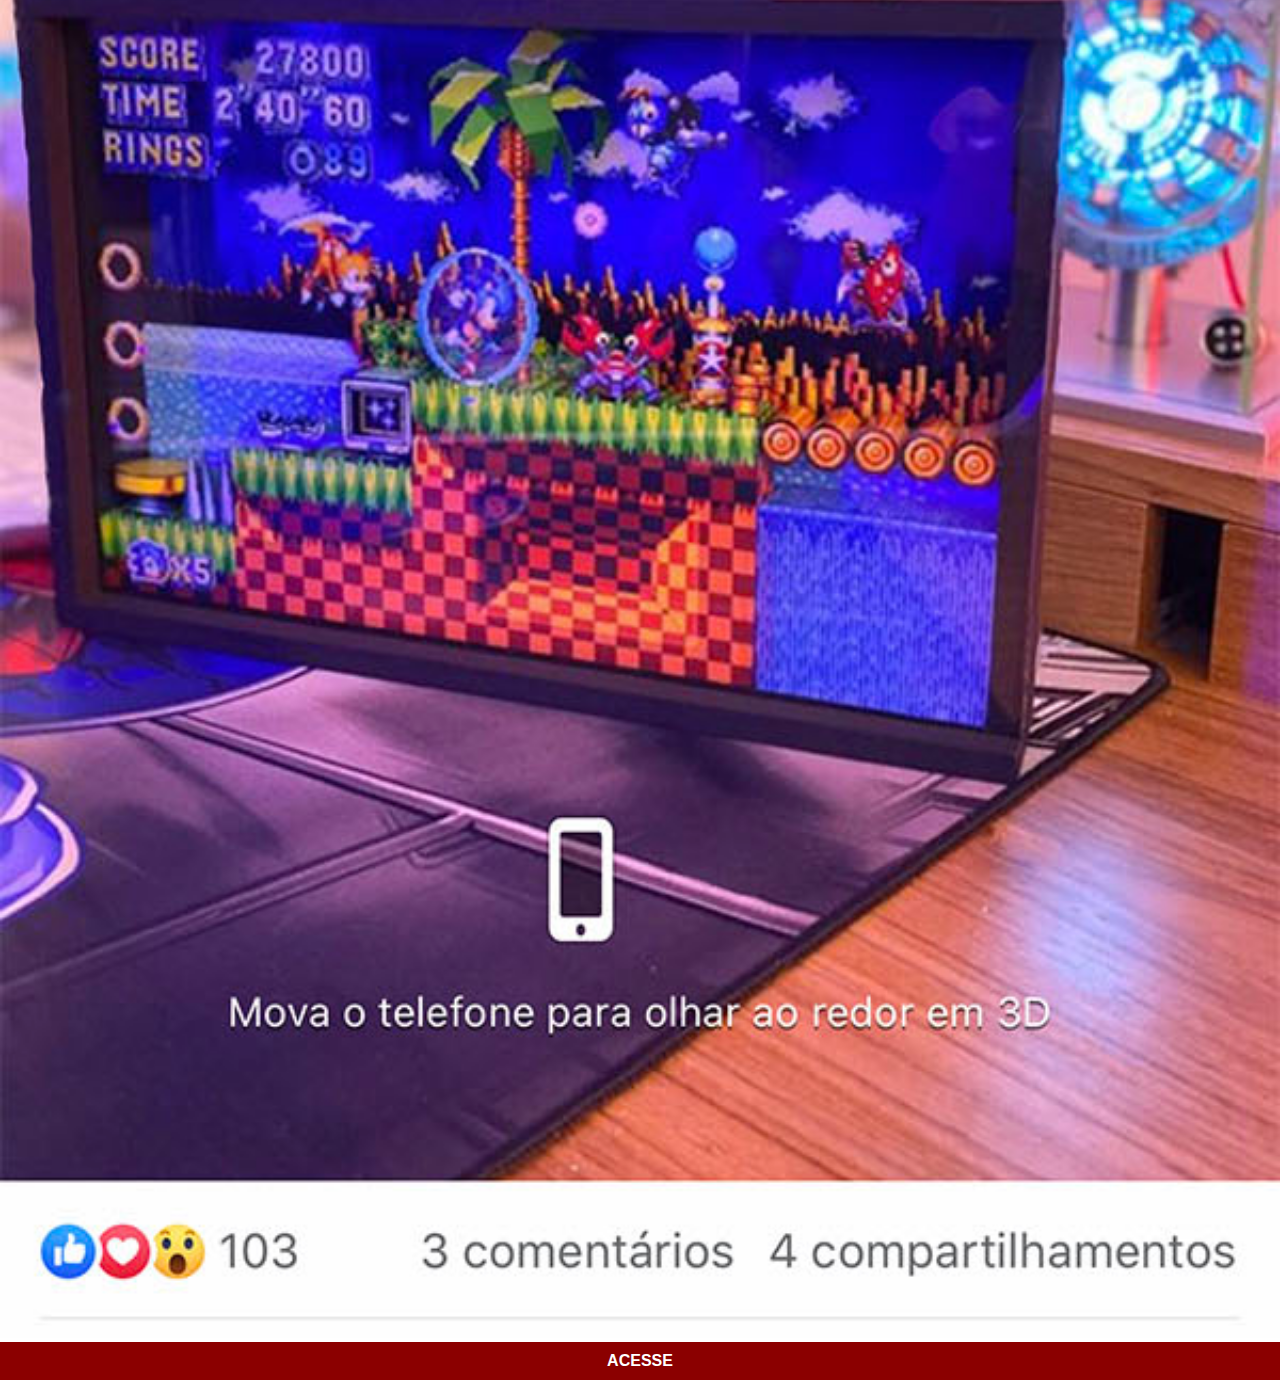
==== commit 2ebd4e3a: "Update facebook.html" ====
--- a/facebook.html
+++ b/facebook.html
@@ -8,6 +8,6 @@
 </head>
 <body>
     <img src="imagens/tela-facebook.jpg" alt="Facebook">
-    <a href="https://www.facebook.com/" target="_blank">Facebook</a>
+    <a href="https://www.facebook.com/" target="_blank">ACESSE</a>
 </body>
 </html>